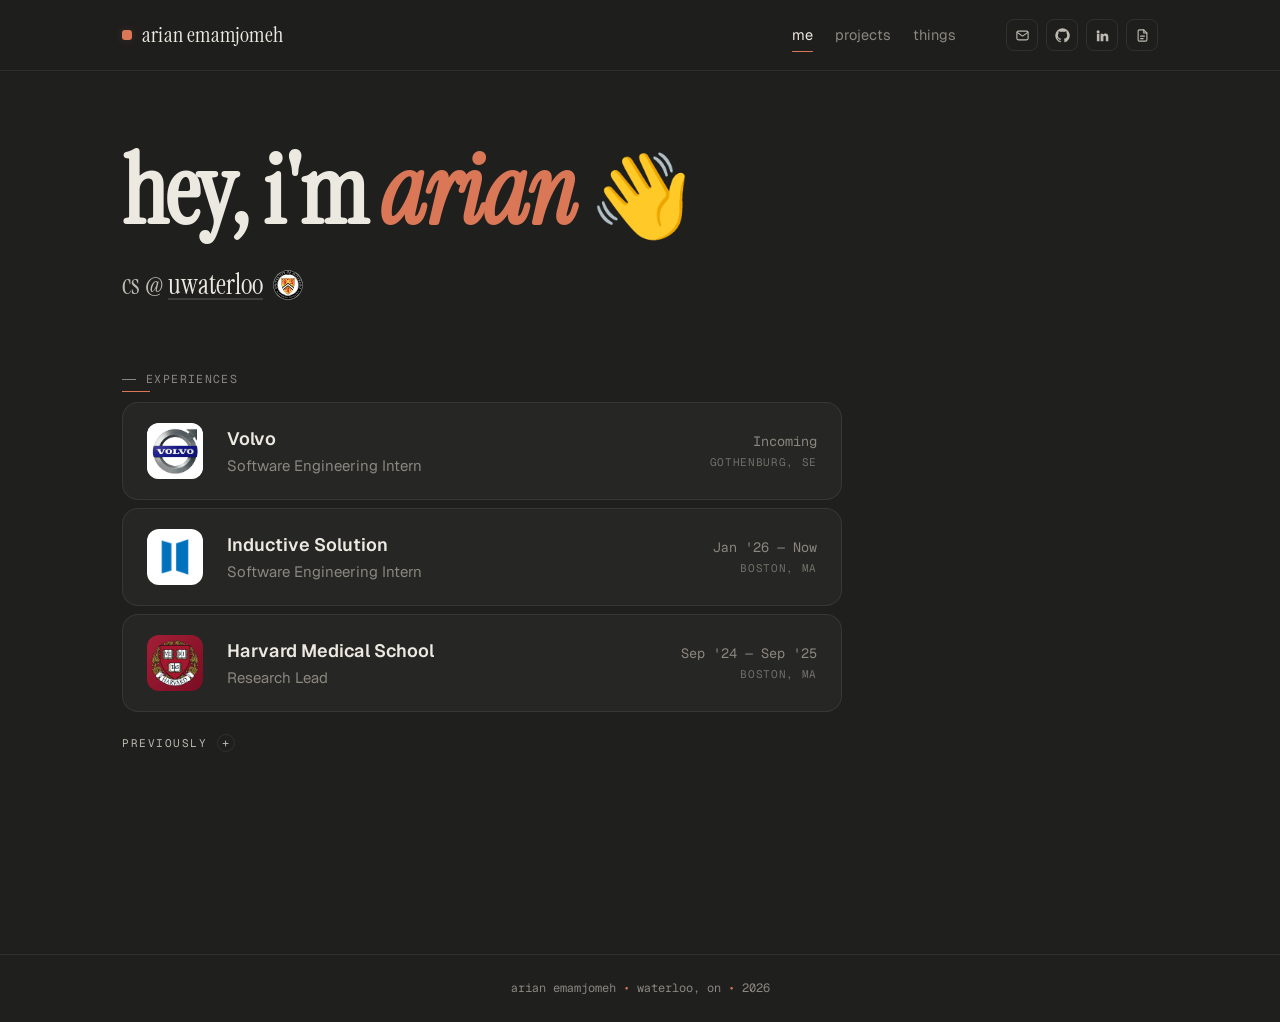
==== index.html @ ac7a8d02 "comp visual fixes" ====
<!DOCTYPE html>
<html lang="en">
<head>
    <meta charset="UTF-8">
    <meta name="viewport" content="width=device-width, initial-scale=1.0">
    <title>arian emamjomeh</title>
    <link rel="icon" type="image/png" href="assets/iconlogo.png">
    <link rel="preconnect" href="https://fonts.googleapis.com">
    <link rel="preconnect" href="https://fonts.gstatic.com" crossorigin>
    <link href="https://fonts.googleapis.com/css2?family=Instrument+Serif:ital@0;1&family=Geist:wght@400;500;600;700&family=Geist+Mono:wght@400;500&display=swap" rel="stylesheet">
    <link rel="stylesheet" href="styles.css?v=65">
</head>
<body>
    <main>
        <section class="me-hero">
            <h1 class="me-hello">hey, i'm <em>arian</em> <span class="me-wave">👋</span></h1>
            <div class="me-affil">
                <span>cs @ <a class="affil-link" href="https://uwaterloo.ca" target="_blank" rel="noopener">uwaterloo</a></span>
                <img class="affil-crest" src="assets/uwaterloo-seal.svg" alt="" onerror="this.style.display='none'">
            </div>
        </section>

        <section class="work-list-section reveal">
            <div class="section-eyebrow">experiences</div>
            <div class="work-list">
                <a class="work-row" data-hover-color="rgba(28, 87, 164, 0.16)" href="https://www.volvocars.com/" target="_blank" rel="noopener">
                    <div class="work-logo" style="background: #ffffff;">
                        <img src="assets/volvo-logo-1999-2013-01.jpg" alt="Volvo" style="padding: 0; object-fit: contain; transform: scale(1.15);">
                    </div>
                    <div class="work-meta">
                        <div class="work-name">Volvo</div>
                        <div class="work-role">Software Engineering Intern</div>
                    </div>
                    <div class="work-date">Incoming<br><span class="work-loc">Gothenburg, SE</span></div>
                </a>

                <a class="work-row" data-hover-color="rgba(58, 141, 255, 0.12)" href="https://www.inductivesolution.ai/" target="_blank" rel="noopener">
                    <div class="work-logo" style="background: #ffffff;">
                        <img src="assets/inductive-mark.png?v=3" alt="Inductive Solution" style="padding: 10px; object-fit: contain;">
                    </div>
                    <div class="work-meta">
                        <div class="work-name">Inductive Solution</div>
                        <div class="work-role">Software Engineering Intern</div>
                    </div>
                    <div class="work-date">Jan '26 — Now<br><span class="work-loc">boston, ma</span></div>
                </a>

                <a class="work-row" data-hover-color="rgba(164, 31, 54, 0.14)" href="https://hms.harvard.edu/" target="_blank" rel="noopener">
                    <div class="work-logo" style="background: linear-gradient(135deg, #a41f36, #7a0d22);">
                        <img src="assets/harvard.png" alt="Harvard" onerror="this.style.display='none';this.parentElement.textContent='H';">
                    </div>
                    <div class="work-meta">
                        <div class="work-name">Harvard Medical School</div>
                        <div class="work-role">Research Lead</div>
                    </div>
                    <div class="work-date">Sep '24 — Sep '25<br><span class="work-loc">Boston, MA</span></div>
                </a>

            </div>

            <button class="prev-toggle" type="button" aria-expanded="false" aria-controls="prev-list">
                <span class="prev-toggle-label">previously</span>
                <span class="prev-toggle-icon" aria-hidden="true">+</span>
            </button>

            <div class="prev-list" id="prev-list" aria-hidden="true">
                <a class="work-row" data-hover-color="rgba(127, 225, 208, 0.18)" href="#" target="_blank" rel="noopener">
                    <div class="work-logo" style="background: #7fe1d0;">
                        <img src="assets/trudeau.png" alt="Trudeau Tutoring" style="object-fit: cover; padding: 0;">
                    </div>
                    <div class="work-meta">
                        <div class="work-name">Trudeau Tutoring</div>
                        <div class="work-role">President</div>
                    </div>
                    <div class="work-date">2023 — 2025</div>
                </a>

                <a class="work-row" data-hover-color="rgba(120, 30, 40, 0.16)" href="https://www.tsac.ca/" target="_blank" rel="noopener">
                    <div class="work-logo" style="background: #f5e8c8;">
                        <img src="assets/tsac.png?v=2" alt="TSAC" style="object-fit: contain; padding: 6px;">
                    </div>
                    <div class="work-meta">
                        <div class="work-name">Tsac</div>
                        <div class="work-role">Treasurer</div>
                    </div>
                    <div class="work-date">2024 — 2025</div>
                </a>
            </div>
        </section>

        <section class="me-links reveal" style="display:none">
            <div class="section-eyebrow">elsewhere</div>
            <div class="me-links-grid">
                <a class="me-link-card" href="projects.html">
                    <div>
                        <span class="label">projects</span>
                        <span class="hint">things i've built</span>
                    </div>
                    <span class="arrow">→</span>
                </a>
                <a class="me-link-card" href="experience.html">
                    <div>
                        <span class="label">experience</span>
                        <span class="hint">work &amp; research</span>
                    </div>
                    <span class="arrow">→</span>
                </a>
                <a class="me-link-card" href="https://github.com/arianemamjomeh" target="_blank" rel="noopener">
                    <div>
                        <span class="label">github</span>
                        <span class="hint">@arianemamjomeh</span>
                    </div>
                    <span class="arrow">→</span>
                </a>
                <a class="me-link-card" href="mailto:arianemamjomeh@gmail.com">
                    <div>
                        <span class="label">get in touch</span>
                        <span class="hint">arianemamjomeh@gmail.com</span>
                    </div>
                    <span class="arrow">→</span>
                </a>
            </div>
        </section>
    </main>

    <script src="main.js?v=59"></script>
</body>
</html>
---- styles.css ----
/* ==========================================================
   arian emamjomeh — portfolio
   palette: claude grey, warm off-white, terracotta accent
   ========================================================== */

:root {
    --bg: #1f1f1e;
    --bg-elev: #262624;
    --bg-elev-2: #2d2b28;
    --border: rgba(255, 255, 255, 0.08);
    --border-strong: rgba(255, 255, 255, 0.14);
    --text: #ece9e1;
    --text-dim: #bcb9b0;
    --text-muted: #8a877f;
    --accent: #d97757;
    --accent-soft: rgba(217, 119, 87, 0.16);
    --chip-green: #7ab87a;
    --chip-green-soft: rgba(122, 184, 122, 0.16);
    --chip-blue: #8aa4d6;
    --chip-blue-soft: rgba(138, 164, 214, 0.16);
    --chip-purple: #b48ad6;
    --chip-purple-soft: rgba(180, 138, 214, 0.16);

    --serif: "Instrument Serif", "Newsreader", Georgia, serif;
    --sans: "Geist", "Inter", -apple-system, BlinkMacSystemFont, sans-serif;
    --mono: "Geist Mono", "JetBrains Mono", ui-monospace, monospace;
}

* { box-sizing: border-box; margin: 0; padding: 0; }

/* ============ VIEW TRANSITIONS (SPA page swap) ============ */
::view-transition-old(root),
::view-transition-new(root) {
    animation-duration: 0.28s;
    animation-timing-function: cubic-bezier(0.22, 0.9, 0.25, 1);
}
::view-transition-old(root) { animation-name: vt-fade-out; }
::view-transition-new(root) { animation-name: vt-fade-in; }
@keyframes vt-fade-out {
    to { opacity: 0; transform: translateY(-4px); }
}
@keyframes vt-fade-in {
    from { opacity: 0; transform: translateY(4px); }
}
@media (prefers-reduced-motion: reduce) {
    ::view-transition-old(root),
    ::view-transition-new(root) { animation: none; }
}

html, body {
    background: var(--bg);
    color: var(--text);
    font-family: var(--sans);
    font-size: 16px;
    line-height: 1.55;
    -webkit-font-smoothing: antialiased;
    font-feature-settings: "ss01", "cv11";
}

html { scroll-padding-top: 90px; scroll-behavior: smooth; }

body {
    min-height: 100vh;
    display: flex;
    flex-direction: column;
}

a { color: inherit; text-decoration: none; }

::selection { background: var(--accent); color: var(--bg); }

/* ===== Top nav ===== */
.topbar {
    position: sticky;
    top: 0;
    z-index: 50;
    background: rgba(31, 31, 30, 0.72);
    backdrop-filter: saturate(140%) blur(10px);
    -webkit-backdrop-filter: saturate(140%) blur(10px);
    border-bottom: 1px solid var(--border);
}
.topbar-inner {
    max-width: 1100px;
    margin: 0 auto;
    padding: 18px 32px;
    display: flex;
    align-items: center;
    gap: 28px;
}
.brand {
    display: flex;
    align-items: center;
    gap: 10px;
    font-family: var(--serif);
    font-size: 22px;
    letter-spacing: 0.2px;
}
.brand-dot {
    width: 10px; height: 10px;
    border-radius: 3px;
    background: var(--accent);
    box-shadow: 0 0 12px var(--accent-soft);
}
.brand-name { color: var(--text); white-space: nowrap; }
.topnav {
    display: flex;
    gap: 22px;
    margin-left: auto;
    margin-right: 22px;
    font-size: 14.5px;
}
.topnav a {
    color: var(--text-muted);
    padding: 6px 0;
    position: relative;
    transition: color 0.2s;
}
.topnav a:hover { color: var(--text); }
.topnav a.active { color: var(--text); }
.topnav a.active::after {
    content: "";
    position: absolute;
    left: 0; right: 0; bottom: -2px;
    height: 1.5px;
    background: var(--accent);
    border-radius: 1px;
}
.socials {
    display: flex;
    gap: 8px;
}
.socials a {
    width: 32px; height: 32px;
    display: grid; place-items: center;
    border-radius: 8px;
    border: 1px solid var(--border);
    color: var(--text-dim);
    transition: all 0.2s ease;
}
.socials a:hover {
    color: var(--accent);
    border-color: var(--border-strong);
    background: var(--bg-elev);
    transform: translateY(-1px);
}
.socials svg { width: 15px; height: 15px; }

/* ===== Page shell ===== */
main {
    flex: 1;
    max-width: 1100px;
    margin: 0 auto;
    padding: 72px 32px 120px;
    width: 100%;
}

.section-eyebrow {
    font-family: var(--mono);
    font-size: 11.5px;
    letter-spacing: 0.12em;
    text-transform: uppercase;
    color: var(--text-muted);
    margin-bottom: 14px;
    display: flex;
    align-items: center;
    gap: 10px;
}
.section-eyebrow::before {
    content: "";
    width: 14px; height: 1px;
    background: var(--text-muted);
}

footer {
    border-top: 1px solid var(--border);
    padding: 24px 32px;
    text-align: center;
    font-family: var(--mono);
    font-size: 12px;
    color: var(--text-muted);
}
footer span.dot { color: var(--accent); }

/* ===== highlight chips — used inline in prose/descriptions ===== */
.chip {
    display: inline-flex;
    align-items: center;
    gap: 4px;
    padding: 1px 7px;
    border-radius: 5px;
    font-size: 0.93em;
    font-weight: 500;
    background: var(--accent-soft);
    color: var(--accent);
    white-space: nowrap;
}
.chip.green { background: var(--chip-green-soft); color: var(--chip-green); }
.chip.blue  { background: var(--chip-blue-soft);  color: var(--chip-blue); }
.chip.purple{ background: var(--chip-purple-soft); color: var(--chip-purple); }

/* ===== ME page ===== */
.me-hero {
    max-width: 640px;
    margin-bottom: 64px;
}
.me-hello {
    font-family: var(--serif);
    font-size: clamp(56px, 8.5vw, 96px);
    line-height: 1.02;
    letter-spacing: -0.02em;
    color: var(--text);
    margin-bottom: 22px;
    display: flex;
    align-items: center;
    flex-wrap: wrap;
    gap: 0.15em;
}
.me-hello .me-wave {
    font-size: 0.85em;
    line-height: 1;
    display: inline-block;
}
.me-hello em {
    font-style: italic;
    color: var(--accent);
}
.me-wave {
    display: inline-block;
    animation: wave 2.6s ease-in-out infinite;
    transform-origin: 70% 70%;
}
@keyframes wave {
    0%, 60%, 100% { transform: rotate(0deg); }
    10% { transform: rotate(14deg); }
    20% { transform: rotate(-8deg); }
    30% { transform: rotate(14deg); }
    40% { transform: rotate(-4deg); }
    50% { transform: rotate(10deg); }
}
.me-intro {
    font-size: 17px;
    line-height: 1.65;
    color: var(--text-dim);
    max-width: 560px;
}
.me-intro a.inline {
    color: var(--text);
    border-bottom: 1px solid var(--border-strong);
    transition: border-color 0.2s, color 0.2s;
}
.me-intro a.inline:hover { color: var(--accent); border-color: var(--accent); }

/* affiliation line under name: "cs @ uwaterloo 🔴" */
.me-affil {
    font-size: 28px;
    color: var(--text-dim);
    display: flex;
    align-items: center;
    gap: 10px;
    flex-wrap: wrap;
    margin-top: 18px;
    font-family: var(--serif);
    font-weight: 400;
}
.affil-link {
    color: var(--text);
    font-weight: 500;
    text-decoration: underline;
    text-decoration-color: var(--border-strong);
    text-underline-offset: 4px;
    transition: color 0.2s, text-decoration-color 0.2s;
}
.affil-link:hover {
    color: var(--accent);
    text-decoration-color: var(--accent);
}
.affil-crest {
    width: 30px !important;
    height: 30px !important;
    min-width: 30px;
    max-width: 30px;
    object-fit: contain;
    display: block;
    shape-rendering: geometricPrecision;
}

.work-list-section { max-width: 720px; margin-bottom: 64px; }

.work-list {
    display: flex;
    flex-direction: column;
    gap: 8px;
}
.work-row {
    position: relative;
    display: grid;
    grid-template-columns: 60px 1fr auto;
    align-items: center;
    gap: 20px;
    padding: 20px 24px;
    border: 1px solid var(--border);
    border-radius: 16px;
    background: var(--bg-elev);
    transition: background 0.3s ease, border-color 0.3s ease;
    text-decoration: none;
    color: inherit;
}
.work-row:hover {
    background: var(--hover-color, var(--bg-elev-2));
    border-color: var(--border-strong);
}
.work-logo {
    width: 56px; height: 56px;
    border-radius: 12px;
    display: grid; place-items: center;
    font-family: var(--sans);
    font-weight: 700;
    font-size: 17px;
    color: white;
    overflow: hidden;
    flex-shrink: 0;
}
.work-logo img {
    width: 100%;
    height: 100%;
    object-fit: contain;
    padding: 4px;
    image-rendering: -webkit-optimize-contrast;
}
.work-meta { min-width: 0; }
.work-name {
    font-weight: 600;
    font-size: 18px;
    color: var(--text);
}
.work-role {
    font-size: 15px;
    color: var(--text-muted);
    margin-top: 1px;
}
.work-date {
    font-family: var(--mono);
    font-size: 13.5px;
    color: var(--text-muted);
    white-space: nowrap;
    text-align: right;
    line-height: 1.5;
}
.work-loc {
    font-family: var(--mono);
    font-size: 11px;
    color: var(--text-muted);
    opacity: 0.75;
    text-transform: uppercase;
    letter-spacing: 0.06em;
}

/* links panel on me */
.me-links {
    max-width: 720px;
}
.me-links-grid {
    display: grid;
    grid-template-columns: repeat(2, 1fr);
    gap: 10px;
}
.me-link-card {
    display: flex;
    align-items: center;
    justify-content: space-between;
    padding: 18px 20px;
    border: 1px solid var(--border);
    border-radius: 12px;
    background: var(--bg-elev);
    transition: all 0.22s ease;
    color: var(--text-dim);
}
.me-link-card:hover {
    border-color: var(--accent);
    background: var(--bg-elev-2);
    color: var(--text);
}
.me-link-card .arrow {
    font-family: var(--mono);
    color: var(--text-muted);
    transition: transform 0.22s, color 0.22s;
}
.me-link-card:hover .arrow {
    transform: translateX(4px);
    color: var(--accent);
}
.me-link-card .label {
    font-weight: 500;
    font-size: 15px;
}
.me-link-card .hint {
    display: block;
    font-family: var(--mono);
    font-size: 11.5px;
    color: var(--text-muted);
    margin-top: 3px;
    text-transform: uppercase;
    letter-spacing: 0.08em;
}

/* ===== Page headers (non-me pages) ===== */
.page-header {
    margin-bottom: 48px;
    padding-bottom: 28px;
    border-bottom: 1px solid var(--border);
}
.page-title {
    font-family: var(--serif);
    font-size: clamp(44px, 6vw, 68px);
    line-height: 1;
    font-weight: 400;
    letter-spacing: -0.01em;
    margin-bottom: 10px;
}
.page-title em { font-style: italic; color: var(--accent); }
.page-sub {
    font-size: 16px;
    color: var(--text-muted);
    max-width: 520px;
    line-height: 1.55;
}

/* ===== EXPERIENCE page ===== */
.exp-tabs {
    display: flex;
    gap: 4px;
    margin-bottom: 36px;
    padding: 4px;
    background: var(--bg-elev);
    border: 1px solid var(--border);
    border-radius: 10px;
    width: fit-content;
}
.exp-tab {
    padding: 8px 18px;
    border-radius: 7px;
    font-size: 14px;
    font-weight: 500;
    color: var(--text-muted);
    cursor: pointer;
    transition: all 0.2s;
    border: none;
    background: transparent;
    font-family: inherit;
}
.exp-tab:hover { color: var(--text); }
.exp-tab.active {
    background: var(--bg-elev-2);
    color: var(--text);
    box-shadow: 0 0 0 1px var(--border-strong);
}
.exp-panel { display: none; }
.exp-panel.active { display: block; }

/* Timeline */
.timeline {
    display: flex;
    flex-direction: column;
    gap: 0;
    position: relative;
    padding-left: 0;
}
.tl-item {
    position: relative;
    display: grid;
    grid-template-columns: 140px 1fr;
    gap: 32px;
    padding: 28px 0;
    border-bottom: 1px dashed var(--border);
}
.tl-item:last-child { border-bottom: none; }
.tl-date {
    font-family: var(--mono);
    font-size: 12px;
    color: var(--text-muted);
    padding-top: 4px;
    text-transform: uppercase;
    letter-spacing: 0.06em;
}
.tl-body h3 {
    font-family: var(--sans);
    font-size: 19px;
    font-weight: 600;
    margin-bottom: 4px;
    color: var(--text);
    letter-spacing: -0.01em;
}
.tl-sub {
    font-size: 14px;
    color: var(--text-muted);
    margin-bottom: 10px;
}
.tl-desc {
    font-size: 15px;
    color: var(--text-dim);
    line-height: 1.6;
    max-width: 620px;
}

/* ===== PROJECTS page ===== */
.proj-filters {
    display: flex;
    gap: 8px;
    margin-bottom: 32px;
    flex-wrap: wrap;
}
.proj-filter {
    padding: 7px 14px;
    border-radius: 20px;
    border: 1px solid var(--border);
    background: transparent;
    color: var(--text-muted);
    font-size: 13px;
    font-family: inherit;
    cursor: pointer;
    transition: all 0.2s;
}
.proj-filter:hover { color: var(--text); border-color: var(--border-strong); }
.proj-filter.active {
    color: var(--bg);
    background: var(--text);
    border-color: var(--text);
}

.proj-grid {
    display: grid;
    grid-template-columns: repeat(2, 1fr);
    gap: 22px;
}
.proj-card {
    display: block;
    background: var(--bg-elev);
    border: 1px solid var(--border);
    border-radius: 18px;
    overflow: hidden;
    transition: all 0.3s ease;
    position: relative;
}
.proj-card:hover {
    border-color: var(--border-strong);
    transform: translateY(-3px);
    box-shadow: 0 16px 40px -20px rgba(0, 0, 0, 0.5);
}
.proj-thumb {
    aspect-ratio: 16 / 10;
    background: var(--bg-elev-2);
    overflow: hidden;
    position: relative;
}
.proj-thumb img {
    width: 100%; height: 100%;
    object-fit: cover;
    transition: transform 0.5s ease;
}
.proj-card:hover .proj-thumb img { transform: scale(1.04); }
.proj-thumb--blank {
    background: repeating-linear-gradient(
        135deg,
        var(--bg-elev-2) 0,
        var(--bg-elev-2) 12px,
        var(--bg-elev) 12px,
        var(--bg-elev) 24px
    );
    position: relative;
}
.proj-thumb--blank::after {
    content: "no preview yet";
    position: absolute;
    inset: 0;
    display: grid;
    place-items: center;
    color: var(--text-muted);
    font-family: var(--mono);
    font-size: 12px;
    letter-spacing: 0.08em;
    text-transform: uppercase;
}
.proj-body { padding: 22px 24px 24px; }
.proj-head {
    display: flex;
    justify-content: space-between;
    align-items: baseline;
    gap: 12px;
    margin-bottom: 8px;
}
.proj-title {
    font-family: var(--sans);
    font-size: 18px;
    font-weight: 600;
    color: var(--text);
}
.proj-date {
    font-family: var(--mono);
    font-size: 11.5px;
    color: var(--text-muted);
    white-space: nowrap;
}
.proj-desc {
    font-size: 14.5px;
    color: var(--text-dim);
    line-height: 1.55;
    margin-bottom: 14px;
}
.proj-tags {
    display: flex;
    flex-wrap: wrap;
    gap: 6px;
}
.proj-tag {
    font-family: var(--mono);
    font-size: 11px;
    padding: 3px 8px;
    border-radius: 4px;
    color: var(--text-muted);
    background: rgba(255,255,255,0.03);
    border: 1px solid var(--border);
    text-transform: lowercase;
}

/* ===== MAP page ===== */
.map-wrap {
    display: grid;
    grid-template-columns: 1.2fr 1fr;
    gap: 32px;
    align-items: stretch;
}
.map-panel {
    background: var(--bg-elev);
    border: 1px solid var(--border);
    border-radius: 16px;
    overflow: hidden;
}
.map-panel.map-container {
    min-height: 520px;
    padding: 0;
    position: relative;
}
.map-side {
    padding: 28px;
    display: flex;
    flex-direction: column;
    gap: 20px;
}
.map-stat {
    display: flex;
    align-items: baseline;
    justify-content: space-between;
    padding: 12px 0;
    border-bottom: 1px dashed var(--border);
}
.map-stat:last-child { border-bottom: none; }
.map-stat-label {
    font-family: var(--mono);
    font-size: 12px;
    color: var(--text-muted);
    text-transform: uppercase;
    letter-spacing: 0.08em;
}
.map-stat-value {
    font-family: var(--serif);
    font-size: 28px;
    color: var(--text);
}
.map-stat-value em { font-style: italic; color: var(--accent); }

/* Reveal on scroll */
.reveal {
    opacity: 0;
    transform: translateY(14px);
    transition: opacity 0.6s ease, transform 0.6s ease;
}
.reveal.is-in {
    opacity: 1;
    transform: none;
}

main, .topbar, footer { position: relative; z-index: 1; }

/* ============ HERO WORD REVEAL ============ */
.me-hello .word {
    display: inline-block;
    opacity: 0;
    transform: translateY(24px) rotate(1.5deg);
    animation: wordIn 0.8s cubic-bezier(0.22, 0.9, 0.25, 1) forwards;
}
.me-hello .word:nth-child(1) { animation-delay: 0.05s; }
.me-hello .word:nth-child(2) { animation-delay: 0.18s; }
.me-hello .word:nth-child(3) { animation-delay: 0.32s; }
.me-hello .word:nth-child(4) { animation-delay: 0.48s; }
@keyframes wordIn {
    to { opacity: 1; transform: translateY(0) rotate(0); }
}

.me-affil {
    opacity: 0;
    animation: affilIn 0.8s cubic-bezier(0.22, 0.9, 0.25, 1) 0.7s forwards;
}
@keyframes affilIn {
    to { opacity: 1; }
}

/* hero hover affect: big name shifts color subtly */
.me-hello em {
    transition: color 0.3s ease, letter-spacing 0.3s ease;
}
.me-hello:hover em {
    color: #e88a6b;
    letter-spacing: 0.005em;
}

/* ============ WORK ROW — magnetic + sheen ============ */
.work-row {
    transform-style: preserve-3d;
    will-change: transform;
    transition: background 0.3s ease, border-color 0.3s ease, transform 0.25s cubic-bezier(0.2, 0.8, 0.2, 1), box-shadow 0.3s ease;
}
.work-row:hover {
    transform: translateY(-2px);
    box-shadow: 0 18px 40px -24px rgba(0, 0, 0, 0.7);
}
.work-row .work-logo {
    transition: transform 0.35s cubic-bezier(0.2, 0.8, 0.2, 1);
}
.work-row:hover .work-logo {
    transform: scale(1.06);
}

/* stagger work rows on load */
.work-list .work-row {
    opacity: 0;
    transform: translateY(16px);
    animation: rowIn 0.7s cubic-bezier(0.22, 0.9, 0.25, 1) forwards;
}
.work-list .work-row:nth-child(1) { animation-delay: 0.85s; }
.work-list .work-row:nth-child(2) { animation-delay: 0.98s; }
.work-list .work-row:nth-child(3) { animation-delay: 1.11s; }
.work-list .work-row:nth-child(4) { animation-delay: 1.24s; }
@keyframes rowIn {
    to { opacity: 1; transform: none; }
}

/* ============ PREVIOUSLY TOGGLE + LIST ============ */
.prev-toggle {
    margin-top: 18px;
    display: inline-flex;
    align-items: center;
    gap: 10px;
    background: transparent;
    border: none;
    padding: 4px 0;
    color: var(--text-dim);
    font-family: var(--mono);
    font-size: 11px;
    text-transform: uppercase;
    letter-spacing: 0.14em;
    cursor: pointer;
    transition: color 0.2s ease;
    opacity: 0;
    animation: affilIn 0.8s cubic-bezier(0.22, 0.9, 0.25, 1) 1.35s forwards;
}
.prev-toggle:hover { color: var(--accent); }
.prev-toggle .prev-toggle-icon {
    display: inline-grid;
    place-items: center;
    width: 18px;
    height: 18px;
    border: 1px solid var(--border);
    border-radius: 50%;
    font-size: 12px;
    line-height: 1;
    transition: transform 0.35s cubic-bezier(0.22, 0.9, 0.25, 1), border-color 0.2s ease;
}
.prev-toggle:hover .prev-toggle-icon { border-color: var(--accent); }
.prev-toggle[aria-expanded="true"] .prev-toggle-icon {
    transform: rotate(45deg);
}

.prev-list {
    display: flex;
    flex-direction: column;
    gap: 10px;
    margin-top: 14px;
    overflow: hidden;
    max-height: 0;
    opacity: 0;
    transition: max-height 0.45s cubic-bezier(0.22, 0.9, 0.25, 1), opacity 0.35s ease, margin-top 0.35s ease;
}
.prev-list.is-open {
    max-height: 600px;
    opacity: 1;
}
.prev-list .work-row {
    transform: translateY(10px);
    opacity: 0;
    transition: opacity 0.45s ease, transform 0.45s cubic-bezier(0.22, 0.9, 0.25, 1);
}
.prev-list.is-open .work-row {
    opacity: 1;
    transform: none;
}
.prev-list.is-open .work-row:nth-child(1) { transition-delay: 0.08s; }
.prev-list.is-open .work-row:nth-child(2) { transition-delay: 0.18s; }

/* ============ GRAIN OVERLAY (projects page) ============ */
.projects-page::before {
    content: "";
    position: fixed;
    inset: 0;
    pointer-events: none;
    z-index: 9999;
    opacity: 0.09;
    mix-blend-mode: overlay;
    background-image: url("data:image/svg+xml;utf8,<svg xmlns='http://www.w3.org/2000/svg' width='220' height='220'><filter id='n'><feTurbulence type='fractalNoise' baseFrequency='0.9' numOctaves='2' stitchTiles='stitch'/><feColorMatrix values='0 0 0 0 1  0 0 0 0 1  0 0 0 0 1  0 0 0 1 0'/></filter><rect width='100%' height='100%' filter='url(%23n)'/></svg>");
    background-size: 220px 220px;
}
@media (prefers-reduced-motion: reduce) {
    .projects-page::before { opacity: 0.06; }
}

/* ============ GAMES GRID ============ */
.games-grid {
    display: grid;
    grid-template-columns: repeat(auto-fill, minmax(220px, 1fr));
    gap: 36px 28px;
    margin-top: 8px;
}
.games-empty {
    grid-column: 1 / -1;
    color: var(--text-muted);
    font-family: var(--mono);
    font-size: 12px;
    padding: 40px 0;
    text-align: center;
}
.games-empty code {
    background: var(--bg-elev-2);
    border: 1px solid var(--border);
    border-radius: 4px;
    padding: 2px 6px;
}
.game-card {
    display: flex;
    flex-direction: column;
    gap: 12px;
    text-decoration: none;
    color: inherit;
    cursor: pointer;
    transition: transform 0.3s cubic-bezier(0.22, 0.9, 0.25, 1);
}
.game-card:hover { transform: translateY(-4px); }
.game-cover {
    position: relative;
    overflow: visible;
    transition: box-shadow 0.3s ease;
}
.cover-art {
    position: relative;
    aspect-ratio: 2 / 3;
    overflow: hidden;
    border-radius: 6px;
    background: var(--bg-elev-2);
    box-shadow: 0 20px 40px -20px rgba(0, 0, 0, 0.6);
    transition: box-shadow 0.3s ease;
}
.cover-bg {
    position: absolute;
    inset: 0;
    background-size: cover;
    background-position: center;
    background-repeat: no-repeat;
    filter: blur(22px) brightness(0.75);
    transform: scale(1.25);
    z-index: 0;
}
.cover-art .cover-fg {
    position: relative;
    z-index: 1;
    width: 100%;
    height: 100%;
}
.game-card:hover .cover-art {
    box-shadow: 0 24px 50px -20px rgba(0, 0, 0, 0.75);
}
.games-section { margin-top: 56px; }

.games-filters {
    display: flex;
    gap: 10px;
    margin: -28px 0 32px;
    flex-wrap: wrap;
}
.games-filter {
    font-family: var(--sans);
    font-size: 12.5px;
    font-weight: 500;
    letter-spacing: 0.02em;
    padding: 7px 16px;
    border-radius: 999px;
    background: transparent;
    border: 1px solid var(--border);
    color: var(--text-muted);
    cursor: pointer;
    transition: color 0.2s ease, border-color 0.2s ease, background 0.2s ease;
}
.games-filter:hover {
    color: var(--text);
    border-color: var(--border-strong);
}
.games-filter.active {
    color: var(--accent);
    background: var(--accent-soft);
    border-color: var(--accent);
}

.cover-overlay {
    position: absolute;
    left: 50%;
    transform: translateX(-50%);
    display: inline-flex;
    align-items: center;
    gap: 6px;
    padding: 5px 12px;
    font-family: var(--sans);
    font-size: 12px;
    font-weight: 500;
    letter-spacing: 0.01em;
    color: #eef1f5;
    background: rgba(22, 26, 31, 0.88);
    border-radius: 4px;
    white-space: nowrap;
    backdrop-filter: blur(4px);
    -webkit-backdrop-filter: blur(4px);
    box-shadow: 0 2px 8px rgba(0, 0, 0, 0.35);
    pointer-events: none;
    z-index: 2;
}
.cover-hours {
    top: 10px;
}
.cover-complete {
    bottom: 10px;
    background: rgba(38, 74, 120, 0.95);
}
.cover-complete.is-100 {
    background: linear-gradient(135deg, #4a8ee0, #2563b8);
}
.cover-medal {
    width: 14px;
    height: 14px;
    flex-shrink: 0;
    filter: drop-shadow(0 1px 1px rgba(0, 0, 0, 0.4));
}
.rank-badge {
    text-align: center;
    /* Icon hangs a constant 36px below the cover regardless of rank size,
       so text underneath lines up across cards with differently-sized badges. */
    margin-top: calc((var(--rank-size, 110px) - 36px) * -1);
    margin-bottom: -4px;
    position: relative;
    z-index: 2;
    pointer-events: none;
    line-height: 0;
}
.rank-badge img {
    width: var(--rank-size, 110px);
    height: var(--rank-size, 110px);
    object-fit: contain;
    display: inline-block;
    filter: drop-shadow(0 4px 10px rgba(0, 0, 0, 0.85)) drop-shadow(0 0 14px rgba(var(--rank-color, 180, 120, 230), 0.65));
}
.game-card:hover .game-cover {
    box-shadow: 0 24px 50px -20px rgba(0, 0, 0, 0.75);
}
.game-cover img {
    width: 100%;
    height: 100%;
    object-fit: cover;
    display: block;
    transition: transform 0.5s ease;
}
.game-card:hover .game-cover img { transform: scale(1.03); }
.game-meta {
    display: flex;
    flex-direction: column;
    gap: 6px;
    padding: 0 2px;
}
.game-title {
    font-family: var(--sans);
    font-size: 14px;
    font-weight: 500;
    color: var(--text);
    line-height: 1.3;
}
.game-stars {
    display: flex;
    align-items: center;
    gap: 4px;
}
.game-star {
    width: 20px;
    height: 20px;
    flex-shrink: 0;
    overflow: visible;
    transition: transform 0.25s ease, filter 0.25s ease;
}
.game-star.on,
.game-star.half {
    filter: drop-shadow(0 0 8px rgba(217, 119, 87, 0.55));
}
.game-star .star-bg { fill: rgba(255, 255, 255, 0.14); }
.game-star .star-fill { fill: var(--accent); }
.game-star.off .star-fill { display: none; }
.game-star.half .star-fill {
    clip-path: inset(0 50% 0 0);
    -webkit-clip-path: inset(0 50% 0 0);
}
.game-card:hover .game-star.on,
.game-card:hover .game-star.half { transform: translateY(-1px); }
.game-ach {
    font-family: var(--mono);
    font-size: 10.5px;
    color: var(--text-muted);
    letter-spacing: 0.06em;
    text-transform: uppercase;
}
.game-fav {
    font-family: var(--mono);
    font-size: 11px;
    color: var(--text-dim);
    line-height: 1.4;
    margin-top: 2px;
}
.game-note {
    font-size: 12.5px;
    color: var(--text-muted);
    line-height: 1.4;
    font-style: italic;
}

/* ============ GAME MODAL ============ */
.game-modal-scrim {
    position: fixed;
    inset: 0;
    background: rgba(12, 12, 12, 0.78);
    backdrop-filter: blur(8px);
    -webkit-backdrop-filter: blur(8px);
    z-index: 120;
    display: grid;
    place-items: center;
    padding: 32px;
    opacity: 0;
    pointer-events: none;
    transition: opacity 0.22s ease;
}
.game-modal-scrim.is-open {
    opacity: 1;
    pointer-events: auto;
}
.game-modal {
    width: min(720px, 100%);
    max-height: 88vh;
    background: var(--bg-elev);
    border: 1px solid var(--border-strong);
    border-radius: 16px;
    padding: 32px 32px 28px;
    overflow-y: auto;
    transform: translateY(10px) scale(0.98);
    transition: transform 0.28s cubic-bezier(0.2, 0.8, 0.2, 1);
    position: relative;
}
.game-modal-scrim.is-open .game-modal { transform: none; }
.game-modal-close {
    position: absolute;
    top: 16px;
    right: 16px;
    background: transparent;
    border: 1px solid var(--border);
    color: var(--text-dim);
    font-family: var(--mono);
    font-size: 11px;
    text-transform: uppercase;
    letter-spacing: 0.12em;
    padding: 6px 10px;
    border-radius: 8px;
    cursor: pointer;
    transition: color 0.2s ease, border-color 0.2s ease;
}
.game-modal-close:hover {
    color: var(--accent);
    border-color: var(--accent);
}
.game-modal-header {
    display: grid;
    grid-template-columns: 140px 1fr;
    gap: 24px;
    margin-bottom: 24px;
}
.game-modal-cover-wrap {
    aspect-ratio: 2 / 3;
    overflow: hidden;
    border-radius: 8px;
    background: var(--bg-elev-2);
}
.game-modal-cover {
    width: 100%;
    height: 100%;
    object-fit: cover;
    display: block;
}
.game-modal-info {
    display: flex;
    flex-direction: column;
    gap: 10px;
    padding-top: 4px;
}
.game-modal-title {
    font-family: var(--serif);
    font-weight: 400;
    font-size: 32px;
    line-height: 1.1;
    color: var(--text);
    letter-spacing: -0.01em;
}
.game-modal-stars {
    display: flex;
    align-items: center;
    gap: 5px;
}
.game-modal-stars .game-star { width: 26px; height: 26px; }
.game-modal-meta {
    font-family: var(--mono);
    font-size: 11px;
    color: var(--text-muted);
    letter-spacing: 0.08em;
    text-transform: uppercase;
}
.game-modal-completed {
    font-family: var(--mono);
    font-size: 11px;
    color: var(--accent);
    letter-spacing: 0.12em;
    text-transform: uppercase;
    padding: 6px 10px;
    border: 1px solid var(--accent);
    border-radius: 6px;
    align-self: flex-start;
    margin-top: 4px;
}
.game-modal-rank[hidden] { display: none; }
.game-modal-rank {
    display: inline-flex;
    align-items: center;
    gap: 8px;
    font-family: var(--mono);
    font-size: 11px;
    color: var(--text-dim);
    letter-spacing: 0.1em;
    text-transform: uppercase;
    padding: 6px 10px 6px 8px;
    background: rgba(var(--rank-color, 180, 120, 230), 0.08);
    border: 1px solid rgba(var(--rank-color, 180, 120, 230), 0.35);
    border-radius: 6px;
    align-self: flex-start;
    margin-top: 4px;
}
.modal-rank-img {
    width: 24px;
    height: 24px;
    object-fit: contain;
    filter: drop-shadow(0 0 6px rgba(var(--rank-color, 180, 120, 230), 0.6));
}
.modal-rank-name {
    color: rgb(var(--rank-color, 180, 120, 230));
    font-weight: 600;
}
.game-modal-note-wrap {
    padding: 16px 18px;
    background: var(--bg-elev-2);
    border-left: 2px solid var(--accent);
    border-radius: 0 8px 8px 0;
}
.game-modal-note-label {
    font-family: var(--mono);
    font-size: 10.5px;
    text-transform: uppercase;
    letter-spacing: 0.14em;
    color: var(--text-muted);
    margin-bottom: 8px;
}
.game-modal-note {
    font-family: var(--serif);
    font-size: 17px;
    line-height: 1.55;
    color: var(--text);
    white-space: pre-wrap;
}

.game-modal-achievements {
    margin-top: 24px;
    padding-top: 20px;
    border-top: 1px solid var(--border);
}

.ach-banner {
    display: flex;
    align-items: center;
    gap: 14px;
    padding: 14px 16px;
    background: linear-gradient(135deg, rgba(74, 142, 224, 0.14), rgba(74, 142, 224, 0.06));
    border: 1px solid rgba(74, 142, 224, 0.35);
    border-radius: 10px;
    margin-bottom: 18px;
}
.ach-banner.is-100 {
    background: linear-gradient(135deg, rgba(242, 192, 75, 0.15), rgba(74, 142, 224, 0.18));
    border-color: rgba(242, 192, 75, 0.55);
}
.ach-banner-medal {
    width: 34px;
    height: 38px;
    flex-shrink: 0;
    filter: drop-shadow(0 2px 3px rgba(0, 0, 0, 0.4));
}
.ach-banner-text { flex: 1; min-width: 0; }
.ach-banner-title {
    font-family: var(--sans);
    font-size: 13px;
    font-weight: 500;
    color: var(--text);
    margin-bottom: 4px;
}
.ach-banner-sub {
    font-family: var(--mono);
    font-size: 10.5px;
    letter-spacing: 0.04em;
    color: var(--accent);
    margin-bottom: 8px;
}
.ach-banner-bar {
    width: 100%;
    height: 6px;
    background: rgba(255, 255, 255, 0.08);
    border-radius: 3px;
    overflow: hidden;
}
.ach-banner-bar-fill {
    height: 100%;
    width: 0%;
    background: linear-gradient(90deg, #4a8ee0, #6ea9ec);
    transition: width 0.6s cubic-bezier(0.22, 0.9, 0.25, 1);
}
.ach-banner.is-100 .ach-banner-bar-fill {
    background: linear-gradient(90deg, #f2c04b, #4a8ee0);
}

.game-modal-ach-grid {
    display: grid;
    grid-template-columns: repeat(auto-fill, minmax(200px, 1fr));
    gap: 8px;
}
.ach-item {
    display: flex;
    align-items: center;
    gap: 10px;
    padding: 8px 10px;
    background: var(--bg-elev-2);
    border: 1px solid var(--border);
    border-radius: 8px;
    transition: border-color 0.22s ease, background 0.22s ease, transform 0.22s cubic-bezier(0.22, 0.9, 0.25, 1), box-shadow 0.22s ease;
}
.ach-item.has-details { cursor: default; }
.ach-item:hover {
    border-color: var(--accent);
    background: rgba(45, 43, 40, 0.95);
    transform: translateY(-1px);
    box-shadow: 0 8px 20px -12px rgba(0, 0, 0, 0.6);
}
.ach-icon {
    width: 32px;
    height: 32px;
    border-radius: 4px;
    object-fit: cover;
    flex-shrink: 0;
    transition: transform 0.3s ease;
}
.ach-item:hover .ach-icon { transform: scale(1.08); }
.ach-icon--blank {
    background: var(--bg-elev);
}
.ach-body {
    flex: 1;
    min-width: 0;
}
.ach-name {
    font-size: 12px;
    font-weight: 500;
    line-height: 1.3;
    color: var(--text);
    white-space: nowrap;
    overflow: hidden;
    text-overflow: ellipsis;
}

/* Floating tooltip (Steam-style) */
.ach-tooltip {
    position: fixed;
    top: 0;
    left: 0;
    z-index: 200;
    display: flex;
    gap: 12px;
    padding: 12px 14px;
    width: 300px;
    background: rgba(30, 34, 40, 0.97);
    border: 1px solid var(--border-strong);
    border-radius: 8px;
    box-shadow: 0 18px 40px -12px rgba(0, 0, 0, 0.7);
    backdrop-filter: blur(6px);
    -webkit-backdrop-filter: blur(6px);
    opacity: 0;
    pointer-events: none;
    transform: translateY(4px);
    transition: opacity 0.18s ease, transform 0.2s cubic-bezier(0.22, 0.9, 0.25, 1);
}
.ach-tooltip.is-visible {
    opacity: 1;
    transform: none;
}
.tt-icon {
    width: 56px;
    height: 56px;
    border-radius: 4px;
    object-fit: cover;
    flex-shrink: 0;
}
.tt-body { min-width: 0; flex: 1; }
.tt-name {
    font-size: 14px;
    font-weight: 600;
    color: var(--text);
    margin-bottom: 4px;
    line-height: 1.25;
}
.tt-desc {
    font-size: 12px;
    line-height: 1.4;
    color: var(--text-dim);
    margin-bottom: 8px;
}
.tt-stats {
    padding-top: 8px;
    border-top: 1px solid var(--border);
    display: flex;
    flex-direction: column;
    gap: 3px;
    font-family: var(--mono);
    font-size: 10.5px;
    letter-spacing: 0.03em;
}
.tt-date { color: var(--text-muted); }
.tt-rarity { color: var(--accent); }

@media (max-width: 600px) {
    .game-modal { padding: 24px 20px 20px; }
    .game-modal-header { grid-template-columns: 100px 1fr; gap: 16px; }
    .game-modal-title { font-size: 24px; }
}

/* ============ PAGE TITLE INTRO (projects/experience/etc) ============ */
.page-title {
    opacity: 0;
    transform: translateY(18px);
    animation: pageTitleIn 0.8s cubic-bezier(0.22, 0.9, 0.25, 1) 0.1s forwards;
}
.page-sub {
    opacity: 0;
    animation: pageSubIn 0.8s cubic-bezier(0.22, 0.9, 0.25, 1) 0.5s forwards;
}
@keyframes pageTitleIn {
    to { opacity: 1; transform: none; }
}
@keyframes pageSubIn {
    to { opacity: 1; }
}

/* ============ PROJECT CARDS — stagger in on load ============ */
.proj-grid .proj-card {
    opacity: 0;
    transform: translateY(20px);
    animation: cardIn 0.7s cubic-bezier(0.22, 0.9, 0.25, 1) forwards;
}
.proj-grid .proj-card:nth-child(1) { animation-delay: 0.15s; }
.proj-grid .proj-card:nth-child(2) { animation-delay: 0.22s; }
.proj-grid .proj-card:nth-child(3) { animation-delay: 0.29s; }
.proj-grid .proj-card:nth-child(4) { animation-delay: 0.36s; }
.proj-grid .proj-card:nth-child(5) { animation-delay: 0.43s; }
.proj-grid .proj-card:nth-child(6) { animation-delay: 0.50s; }
.proj-grid .proj-card:nth-child(7) { animation-delay: 0.57s; }
.proj-grid .proj-card:nth-child(8) { animation-delay: 0.64s; }
@keyframes cardIn {
    to { opacity: 1; transform: none; }
}

/* section eyebrow underline sweep */
.section-eyebrow {
    position: relative;
}
.section-eyebrow::after {
    content: "";
    position: absolute;
    left: 0;
    bottom: -4px;
    width: 28px;
    height: 1px;
    background: var(--accent);
    transform-origin: left;
    animation: eyebrowSweep 1.2s cubic-bezier(0.22, 0.9, 0.25, 1) 0.4s both;
}
@keyframes eyebrowSweep {
    from { transform: scaleX(0); }
    to   { transform: scaleX(1); }
}

/* ============ TOP NAV — underline sweep ============ */
.topnav a {
    position: relative;
    padding: 4px 0;
}
.topnav a::after {
    content: "";
    position: absolute;
    left: 0;
    right: 0;
    bottom: 0;
    height: 1px;
    background: var(--accent);
    transform: scaleX(0);
    transform-origin: right;
    transition: transform 0.35s cubic-bezier(0.22, 0.9, 0.25, 1);
}
.topnav a:hover::after,
.topnav a.active::after {
    transform: scaleX(1);
    transform-origin: left;
}

/* ============ SOCIALS — wobble on hover ============ */
.socials a {
    transition: transform 0.25s cubic-bezier(0.22, 0.9, 0.25, 1), color 0.2s;
}
.socials a:hover {
    transform: translateY(-2px);
    color: var(--accent);
}

/* ============ PROJ CARDS — smoother tilt ============ */
.proj-card {
    transform-style: preserve-3d;
    will-change: transform;
    transition: transform 0.4s cubic-bezier(0.2, 0.8, 0.2, 1), box-shadow 0.4s;
}
.proj-card:hover {
    transform: translateY(-4px);
    box-shadow: 0 30px 60px -28px rgba(0, 0, 0, 0.6);
}

/* ============ REDUCED MOTION ============ */
@media (prefers-reduced-motion: reduce) {
    *,
    *::before,
    *::after {
        animation-duration: 0.01ms !important;
        animation-iteration-count: 1 !important;
        transition-duration: 0.01ms !important;
    }
}

/* ===== Responsive ===== */
@media (max-width: 820px) {
    .topbar-inner { padding: 14px 20px; gap: 14px; flex-wrap: wrap; }
    .topnav { gap: 14px; font-size: 13.5px; margin-right: 0; order: 3; width: 100%; padding-top: 8px; border-top: 1px solid var(--border); }
    .socials a { width: 30px; height: 30px; }
    main { padding: 48px 20px 80px; }
    .me-hello { font-size: clamp(42px, 12vw, 64px); }
    .me-links-grid { grid-template-columns: 1fr; }
    .proj-grid { grid-template-columns: 1fr; }
    .tl-item { grid-template-columns: 1fr; gap: 8px; }
    .tl-date { padding-top: 0; }
    .map-wrap { grid-template-columns: 1fr; }
}
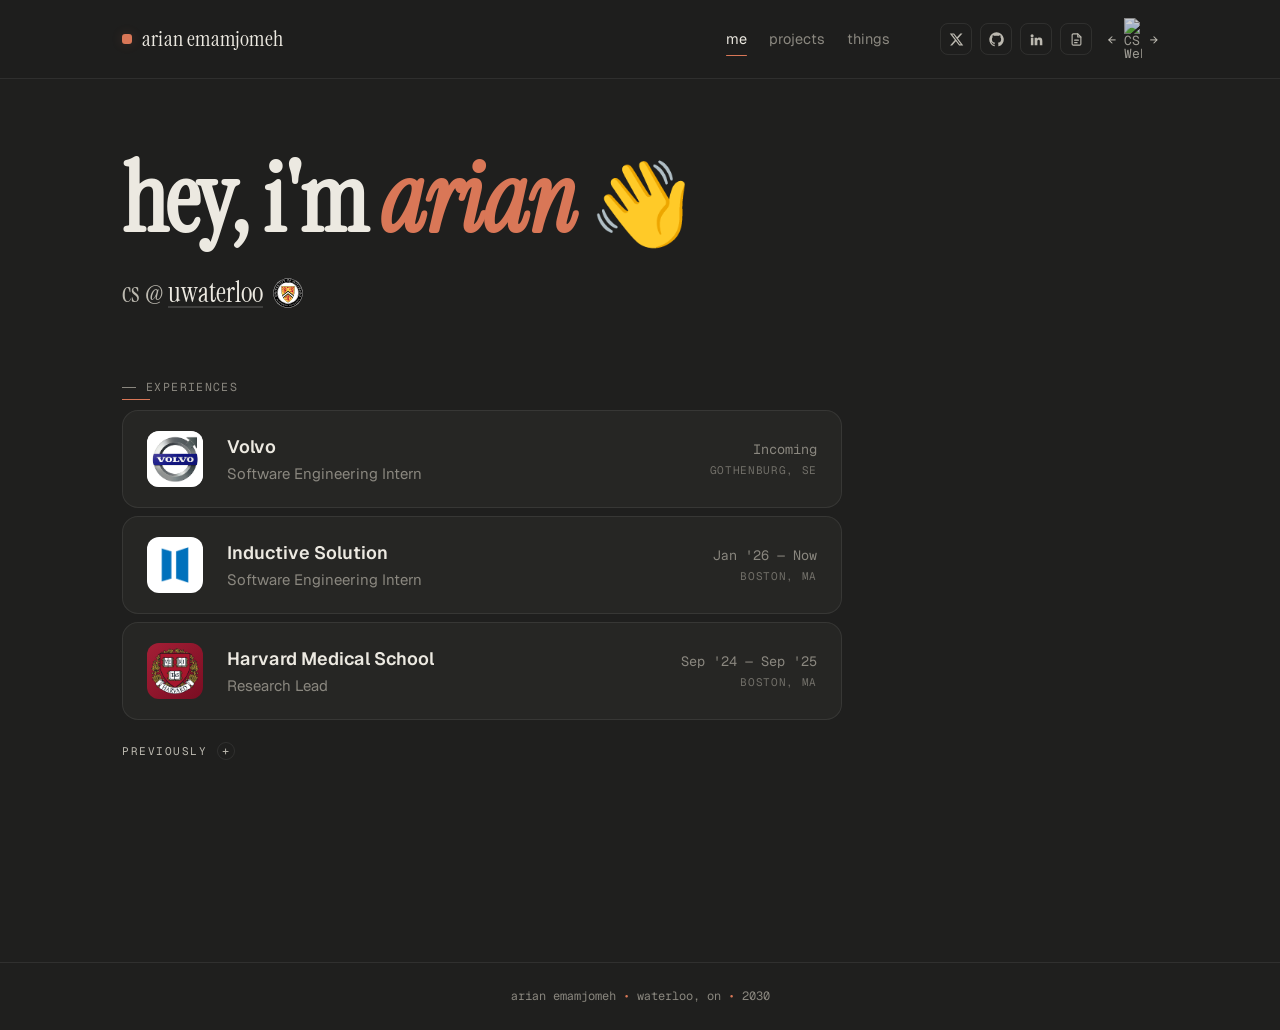
==== commit e9a08252: "added nintendo games" ====
--- a/index.html
+++ b/index.html
@@ -8,7 +8,7 @@
     <link rel="preconnect" href="https://fonts.googleapis.com">
     <link rel="preconnect" href="https://fonts.gstatic.com" crossorigin>
     <link href="https://fonts.googleapis.com/css2?family=Instrument+Serif:ital@0;1&family=Geist:wght@400;500;600;700&family=Geist+Mono:wght@400;500&display=swap" rel="stylesheet">
-    <link rel="stylesheet" href="styles.css?v=65">
+    <link rel="stylesheet" href="styles.css?v=68">
 </head>
 <body>
     <main>
@@ -123,6 +123,6 @@
         </section>
     </main>
 
-    <script src="main.js?v=59"></script>
+    <script src="main.js?v=66"></script>
 </body>
 </html>
--- a/styles.css
+++ b/styles.css
@@ -181,6 +181,42 @@
 }
 footer span.dot { color: var(--accent); }
 
+/* ===== Topbar right cluster: webring + socials ===== */
+.topbar-right {
+    display: flex;
+    align-items: center;
+    gap: 16px;
+}
+.webring-pill {
+    display: inline-flex;
+    align-items: center;
+    gap: 8px;
+    font-family: var(--mono);
+    font-size: 13px;
+    line-height: 1;
+}
+.webring-pill a {
+    color: var(--text-dim);
+    display: inline-flex;
+    align-items: center;
+    transition: color 0.2s ease;
+}
+.webring-pill a:hover { color: var(--accent); }
+.webring-pill img {
+    width: 18px;
+    height: auto;
+    display: block;
+    opacity: 0.8;
+    transition: opacity 0.2s ease, filter 0.2s ease;
+}
+.webring-pill a:hover img { opacity: 1; filter: drop-shadow(0 0 4px rgba(217, 119, 87, 0.5)); }
+
+@media (max-width: 720px) {
+    .webring-pill { font-size: 12px; gap: 6px; }
+    .webring-pill img { width: 15px; }
+    .topbar-right { gap: 10px; }
+}
+
 /* ===== highlight chips — used inline in prose/descriptions ===== */
 .chip {
     display: inline-flex;
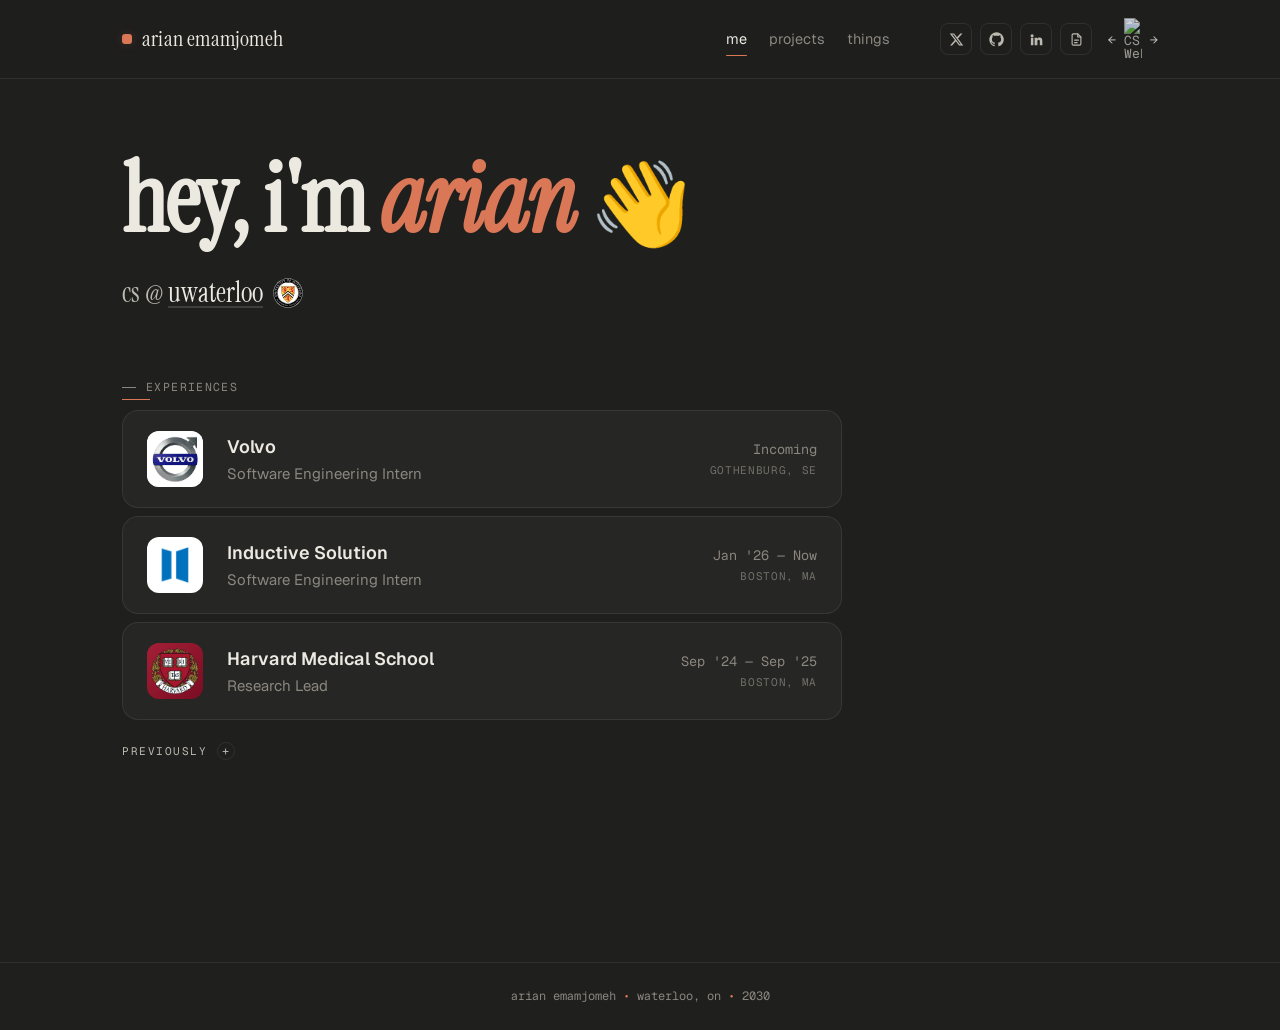
==== commit e1b33f26: "remove links from experience rows on home page Co-Authored-By: Claude Opus 4.7 (1M context) <noreply" ====
--- a/index.html
+++ b/index.html
@@ -23,7 +23,7 @@
         <section class="work-list-section reveal">
             <div class="section-eyebrow">experiences</div>
             <div class="work-list">
-                <a class="work-row" data-hover-color="rgba(28, 87, 164, 0.16)" href="https://www.volvocars.com/" target="_blank" rel="noopener">
+                <div class="work-row" data-hover-color="rgba(28, 87, 164, 0.16)">
                     <div class="work-logo" style="background: #ffffff;">
                         <img src="assets/volvo-logo-1999-2013-01.jpg" alt="Volvo" style="padding: 0; object-fit: contain; transform: scale(1.15);">
                     </div>
@@ -32,9 +32,9 @@
                         <div class="work-role">Software Engineering Intern</div>
                     </div>
                     <div class="work-date">Incoming<br><span class="work-loc">Gothenburg, SE</span></div>
-                </a>
+                </div>
 
-                <a class="work-row" data-hover-color="rgba(58, 141, 255, 0.12)" href="https://www.inductivesolution.ai/" target="_blank" rel="noopener">
+                <div class="work-row" data-hover-color="rgba(58, 141, 255, 0.12)">
                     <div class="work-logo" style="background: #ffffff;">
                         <img src="assets/inductive-mark.png?v=3" alt="Inductive Solution" style="padding: 10px; object-fit: contain;">
                     </div>
@@ -43,9 +43,9 @@
                         <div class="work-role">Software Engineering Intern</div>
                     </div>
                     <div class="work-date">Jan '26 — Now<br><span class="work-loc">boston, ma</span></div>
-                </a>
+                </div>
 
-                <a class="work-row" data-hover-color="rgba(164, 31, 54, 0.14)" href="https://hms.harvard.edu/" target="_blank" rel="noopener">
+                <div class="work-row" data-hover-color="rgba(164, 31, 54, 0.14)">
                     <div class="work-logo" style="background: linear-gradient(135deg, #a41f36, #7a0d22);">
                         <img src="assets/harvard.png" alt="Harvard" onerror="this.style.display='none';this.parentElement.textContent='H';">
                     </div>
@@ -54,7 +54,7 @@
                         <div class="work-role">Research Lead</div>
                     </div>
                     <div class="work-date">Sep '24 — Sep '25<br><span class="work-loc">Boston, MA</span></div>
-                </a>
+                </div>
 
             </div>
 
@@ -64,7 +64,7 @@
             </button>
 
             <div class="prev-list" id="prev-list" aria-hidden="true">
-                <a class="work-row" data-hover-color="rgba(127, 225, 208, 0.18)" href="#" target="_blank" rel="noopener">
+                <div class="work-row" data-hover-color="rgba(127, 225, 208, 0.18)">
                     <div class="work-logo" style="background: #7fe1d0;">
                         <img src="assets/trudeau.png" alt="Trudeau Tutoring" style="object-fit: cover; padding: 0;">
                     </div>
@@ -73,9 +73,9 @@
                         <div class="work-role">President</div>
                     </div>
                     <div class="work-date">2023 — 2025</div>
-                </a>
+                </div>
 
-                <a class="work-row" data-hover-color="rgba(120, 30, 40, 0.16)" href="https://www.tsac.ca/" target="_blank" rel="noopener">
+                <div class="work-row" data-hover-color="rgba(120, 30, 40, 0.16)">
                     <div class="work-logo" style="background: #f5e8c8;">
                         <img src="assets/tsac.png?v=2" alt="TSAC" style="object-fit: contain; padding: 6px;">
                     </div>
@@ -84,7 +84,7 @@
                         <div class="work-role">Treasurer</div>
                     </div>
                     <div class="work-date">2024 — 2025</div>
-                </a>
+                </div>
             </div>
         </section>
 
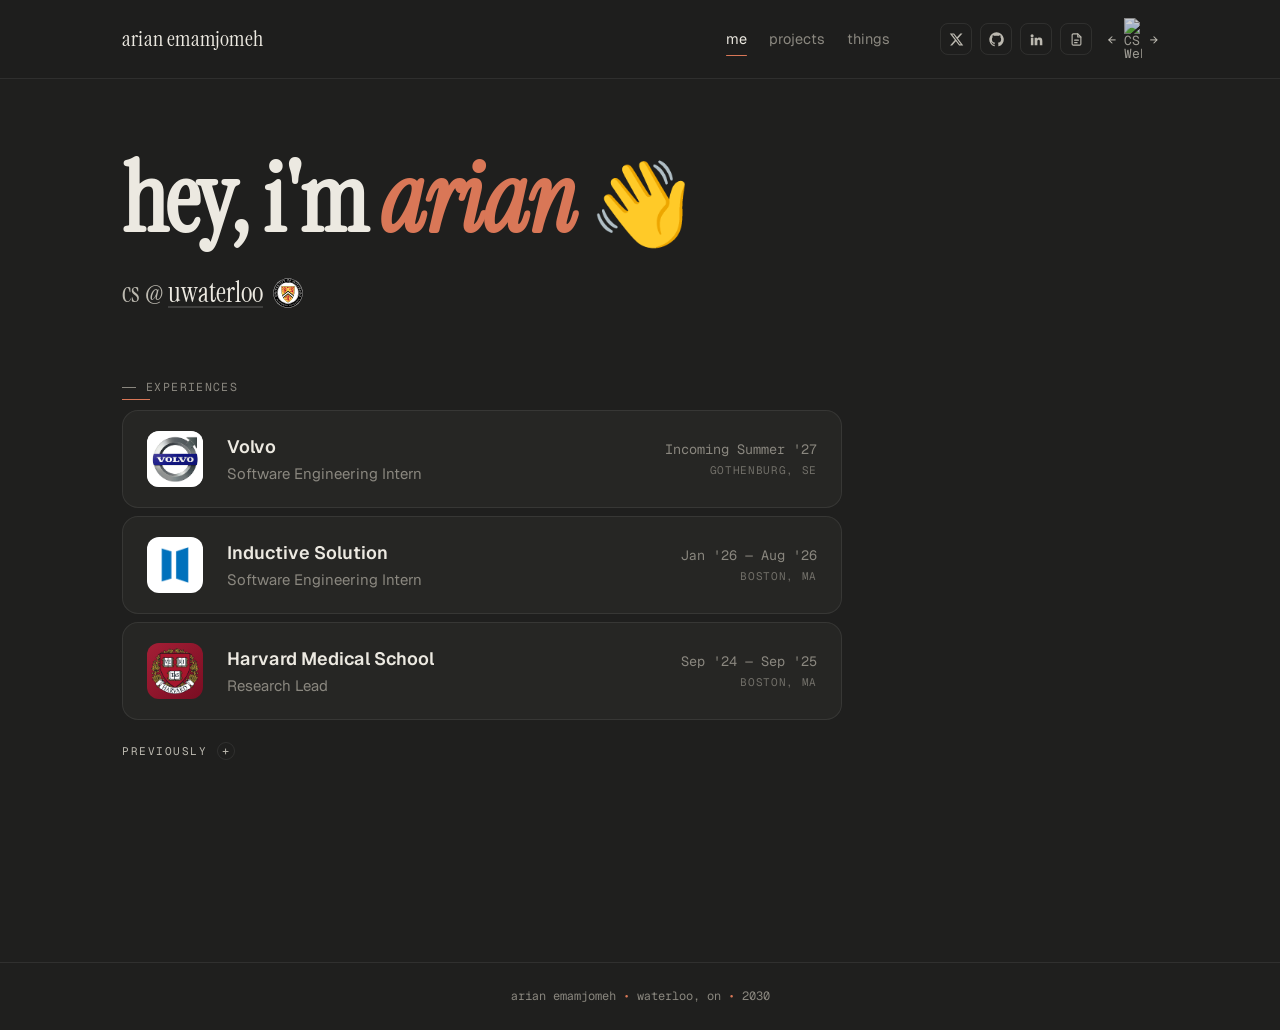
==== commit 0922cd2f: "update resume and refresh experience from it Add ARIAN_VL_RESUME.pdf and wire the topbar resume icon" ====
--- a/index.html
+++ b/index.html
@@ -8,7 +8,7 @@
     <link rel="preconnect" href="https://fonts.googleapis.com">
     <link rel="preconnect" href="https://fonts.gstatic.com" crossorigin>
     <link href="https://fonts.googleapis.com/css2?family=Instrument+Serif:ital@0;1&family=Geist:wght@400;500;600;700&family=Geist+Mono:wght@400;500&display=swap" rel="stylesheet">
-    <link rel="stylesheet" href="styles.css?v=68">
+    <link rel="stylesheet" href="styles.css?v=70">
 </head>
 <body>
     <main>
@@ -31,7 +31,7 @@
                         <div class="work-name">Volvo</div>
                         <div class="work-role">Software Engineering Intern</div>
                     </div>
-                    <div class="work-date">Incoming<br><span class="work-loc">Gothenburg, SE</span></div>
+                    <div class="work-date">Incoming Summer '27<br><span class="work-loc">Gothenburg, SE</span></div>
                 </div>
 
                 <div class="work-row" data-hover-color="rgba(58, 141, 255, 0.12)">
@@ -42,7 +42,7 @@
                         <div class="work-name">Inductive Solution</div>
                         <div class="work-role">Software Engineering Intern</div>
                     </div>
-                    <div class="work-date">Jan '26 — Now<br><span class="work-loc">boston, ma</span></div>
+                    <div class="work-date">Jan '26 — Aug '26<br><span class="work-loc">boston, ma</span></div>
                 </div>
 
                 <div class="work-row" data-hover-color="rgba(164, 31, 54, 0.14)">
@@ -123,6 +123,6 @@
         </section>
     </main>
 
-    <script src="main.js?v=66"></script>
+    <script src="main.js?v=70"></script>
 </body>
 </html>
--- a/styles.css
+++ b/styles.css
@@ -69,6 +69,17 @@
 
 ::selection { background: var(--accent); color: var(--bg); }
 
+/* ===== Scrollbar — match the theme ===== */
+html { scrollbar-width: thin; scrollbar-color: #45423c var(--bg); }
+::-webkit-scrollbar { width: 11px; height: 11px; }
+::-webkit-scrollbar-track { background: var(--bg); }
+::-webkit-scrollbar-thumb {
+    background: #3a3833;
+    border-radius: 8px;
+    border: 3px solid var(--bg);
+}
+::-webkit-scrollbar-thumb:hover { background: #57534b; }
+
 /* ===== Top nav ===== */
 .topbar {
     position: sticky;
@@ -991,6 +1002,72 @@
     flex-shrink: 0;
     filter: drop-shadow(0 1px 1px rgba(0, 0, 0, 0.4));
 }
+/* 10/10 favorite badge — gold, pinned top-right of the cover */
+.cover-top {
+    top: 10px;
+    right: 10px;
+    left: auto;
+    transform: none;
+    gap: 4px;
+    padding: 4px 9px;
+    font-weight: 700;
+    color: #2a1e07;
+    background: linear-gradient(135deg, #f7d774, #e6a52c);
+    box-shadow: 0 2px 10px rgba(230, 165, 44, 0.5);
+}
+.cover-top svg {
+    width: 13px;
+    height: 13px;
+    flex-shrink: 0;
+}
+/* status pill under anime/manga titles */
+.status-tag {
+    align-self: flex-start;
+    font-family: var(--sans);
+    font-size: 11px;
+    font-weight: 500;
+    letter-spacing: 0.02em;
+    padding: 2px 9px;
+    border-radius: 999px;
+    border: 1px solid var(--border-strong);
+    color: var(--text-muted);
+    background: rgba(255, 255, 255, 0.04);
+}
+.status-tag[data-status="completed"] {
+    color: #7fd18a;
+    border-color: rgba(127, 209, 138, 0.4);
+    background: rgba(127, 209, 138, 0.1);
+}
+.status-tag[data-status="watching"],
+.status-tag[data-status="reading"] {
+    color: #6fb6e6;
+    border-color: rgba(111, 182, 230, 0.4);
+    background: rgba(111, 182, 230, 0.1);
+}
+.status-tag[data-status="on_hold"] {
+    color: #e0b15a;
+    border-color: rgba(224, 177, 90, 0.4);
+    background: rgba(224, 177, 90, 0.1);
+}
+.status-tag[data-status="dropped"] {
+    color: #e07f7f;
+    border-color: rgba(224, 127, 127, 0.4);
+    background: rgba(224, 127, 127, 0.1);
+}
+.modal-top-badge {
+    display: inline-flex;
+    align-items: center;
+    gap: 4px;
+    margin-left: 10px;
+    font-family: var(--sans);
+    font-size: 12px;
+    font-weight: 600;
+    color: #e6a52c;
+}
+.modal-top-badge svg {
+    width: 14px;
+    height: 14px;
+}
 .rank-badge {
     text-align: center;
     /* Icon hangs a constant 36px below the cover regardless of rank size,
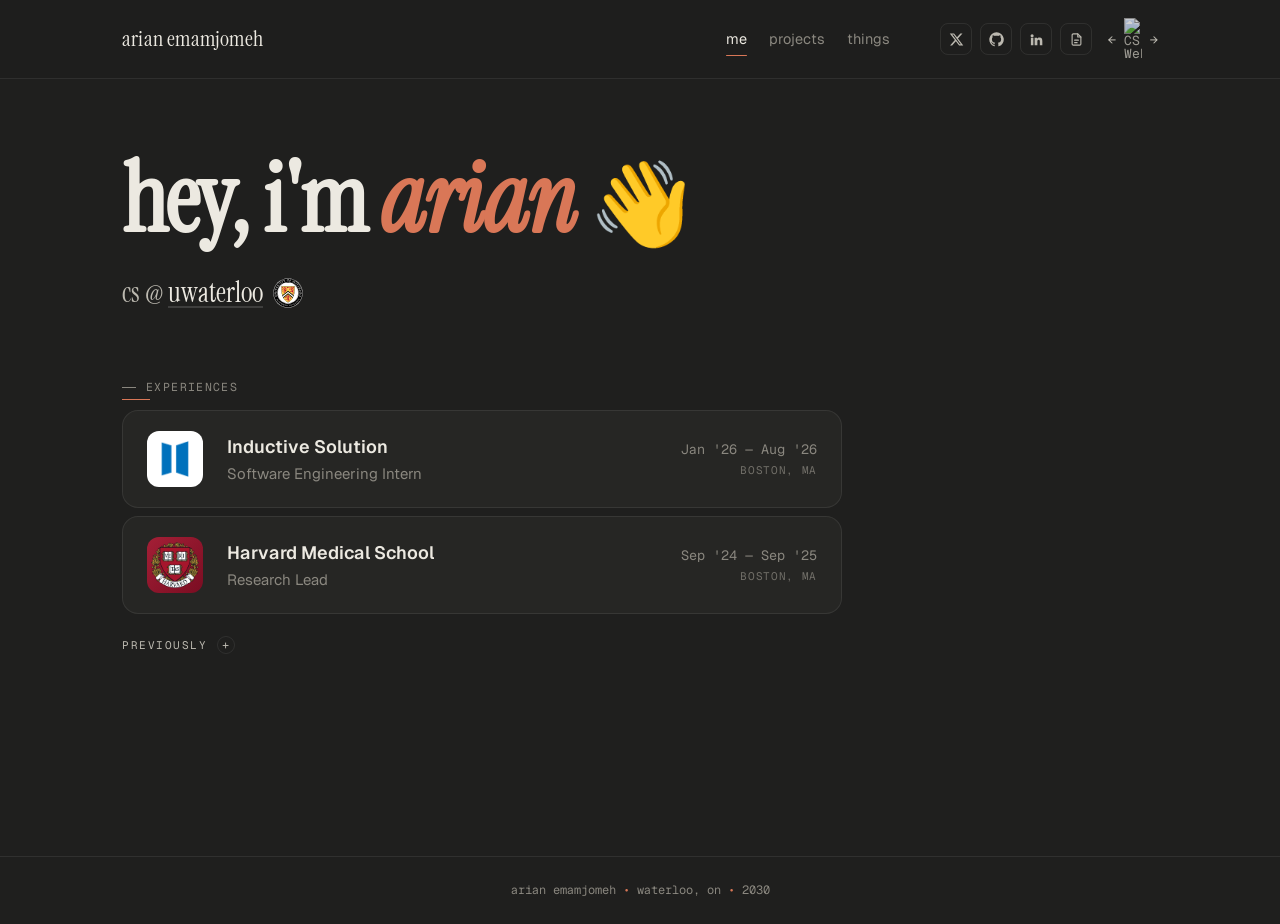
==== commit e3ecbb93: "Temporarily hide Volvo experience Co-Authored-By: Claude Opus 5.5 (1M context) <noreply@anthropic.co" ====
--- a/index.html
+++ b/index.html
@@ -23,6 +23,7 @@
         <section class="work-list-section reveal">
             <div class="section-eyebrow">experiences</div>
             <div class="work-list">
+                <!-- volvo temporarily hidden
                 <div class="work-row" data-hover-color="rgba(28, 87, 164, 0.16)">
                     <div class="work-logo" style="background: #ffffff;">
                         <img src="assets/volvo-logo-1999-2013-01.jpg" alt="Volvo" style="padding: 0; object-fit: contain; transform: scale(1.15);">
@@ -33,6 +34,7 @@
                     </div>
                     <div class="work-date">Incoming Summer '27<br><span class="work-loc">Gothenburg, SE</span></div>
                 </div>
+                -->
 
                 <div class="work-row" data-hover-color="rgba(58, 141, 255, 0.12)">
                     <div class="work-logo" style="background: #ffffff;">
